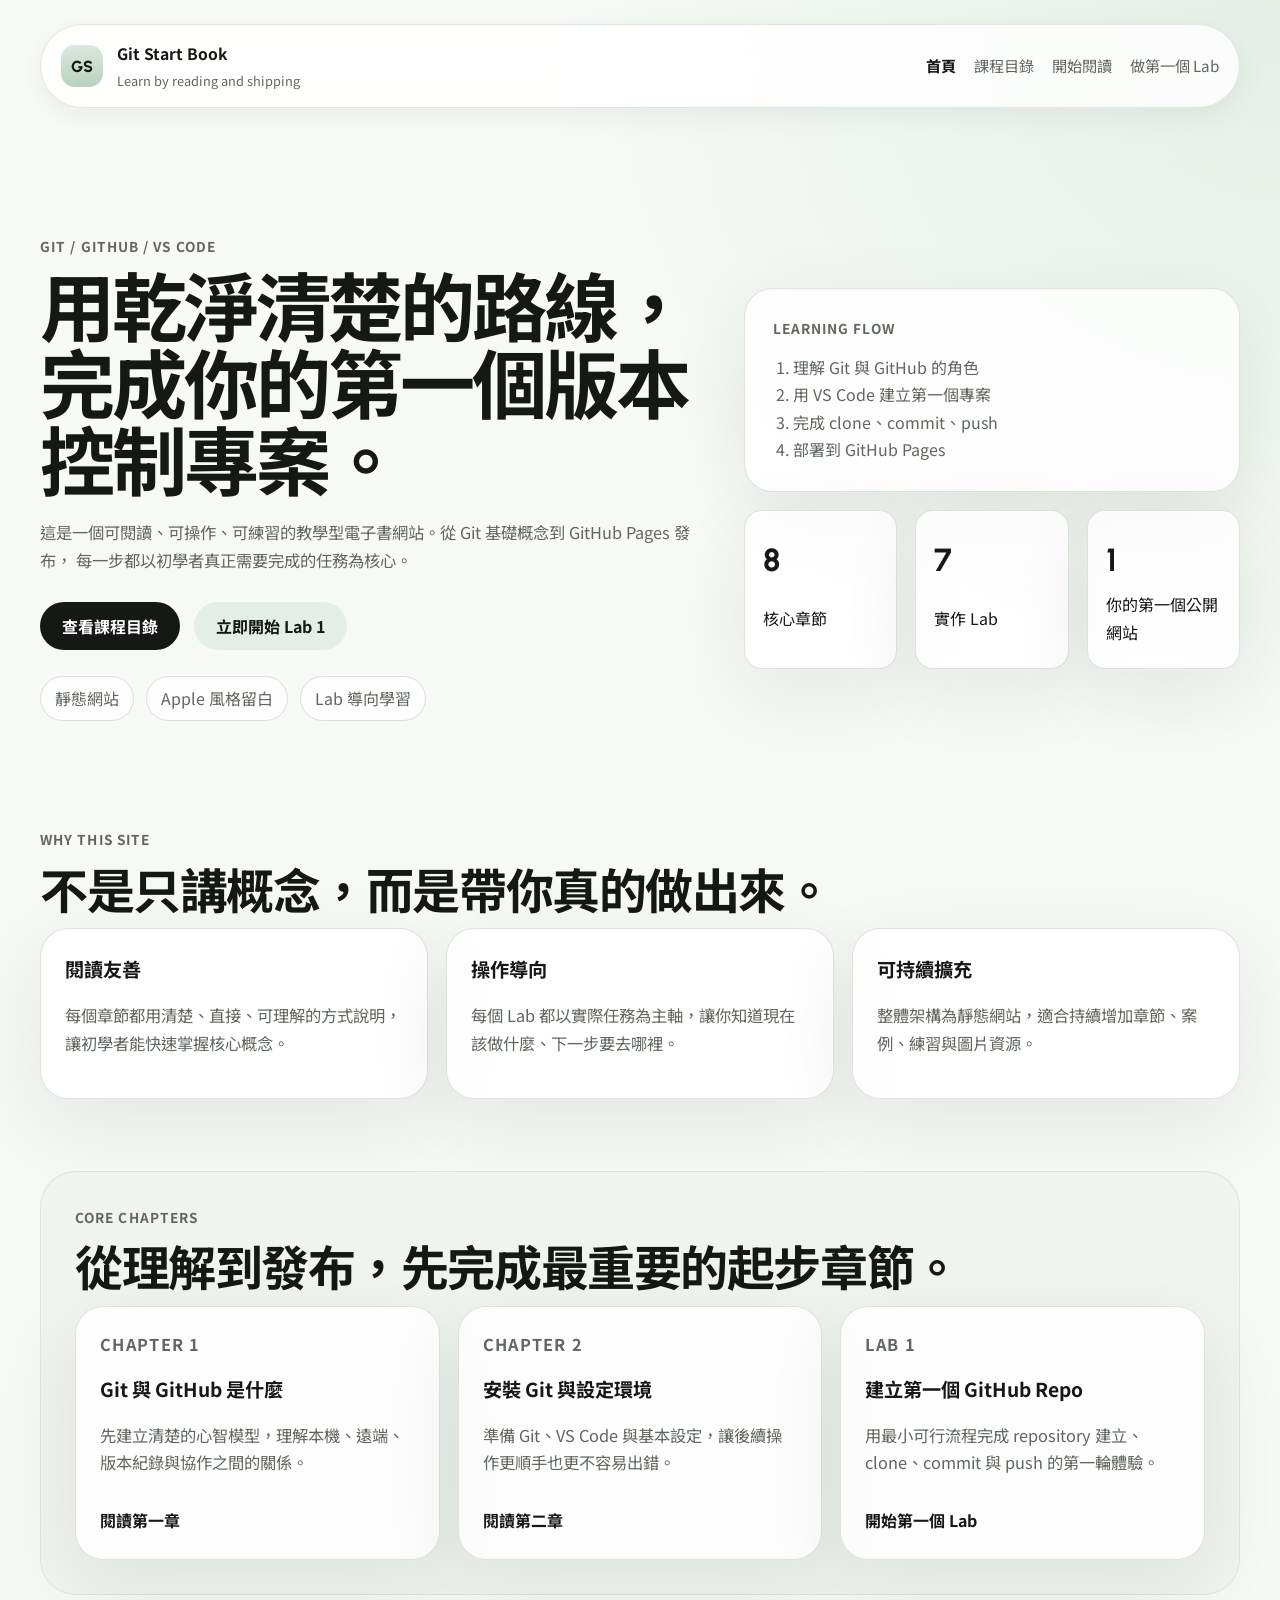
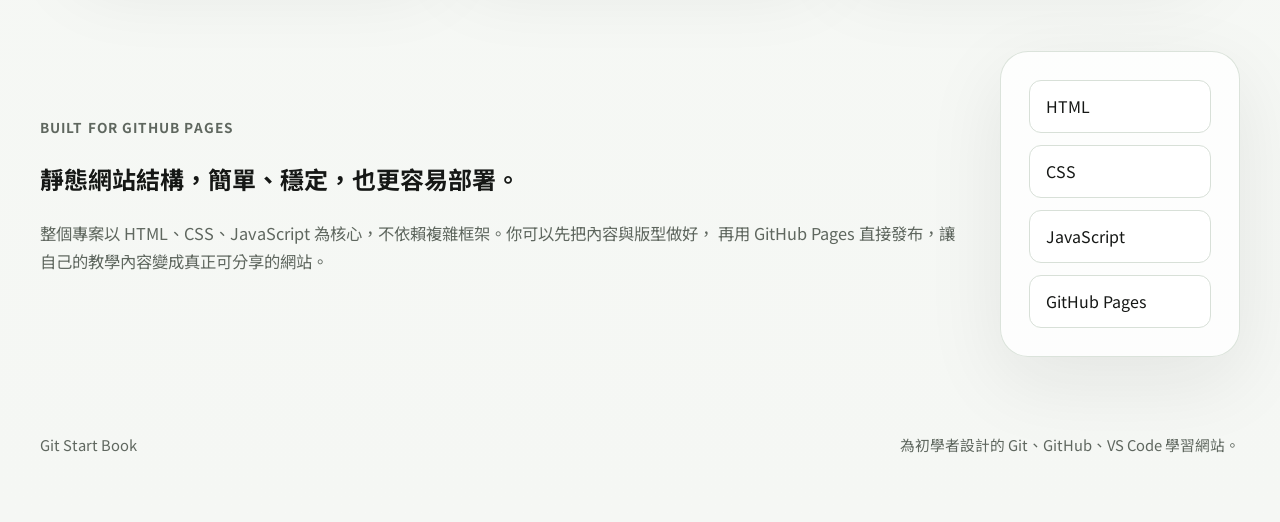
==== index.html @ 64f22471 "Initial Git Start Book site" ====
<!DOCTYPE html>
<html lang="zh-Hant">
<head>
  <meta charset="UTF-8">
  <meta name="viewport" content="width=device-width, initial-scale=1.0">
  <title>Git Start Book</title>
  <meta name="description" content="以 Git、GitHub、VS Code 為主題的教學型電子書網站，從基礎觀念到 GitHub Pages 發布，帶你一步一步完成第一個版本控制專案。">
  <link rel="preconnect" href="https://fonts.googleapis.com">
  <link rel="preconnect" href="https://fonts.gstatic.com" crossorigin>
  <link href="https://fonts.googleapis.com/css2?family=Noto+Sans+TC:wght@400;500;700;800&family=Urbanist:wght@500;700;800&display=swap" rel="stylesheet">
  <link rel="stylesheet" href="style/main.css">
</head>
<body>
  <div class="site-shell">
    <header class="topbar">
      <a class="brand" href="index.html">
        <span class="brand-mark">GS</span>
        <span class="brand-copy">
          <strong>Git Start Book</strong>
          <span>Learn by reading and shipping</span>
        </span>
      </a>
      <button class="nav-toggle" type="button" aria-expanded="false" aria-controls="site-nav">Menu</button>
      <nav class="site-nav" id="site-nav" aria-label="主導覽">
        <a href="index.html" aria-current="page">首頁</a>
        <a href="toc.html">課程目錄</a>
        <a href="chapters/ch01.html">開始閱讀</a>
        <a href="labs/lab01-student-repo.html">做第一個 Lab</a>
      </nav>
    </header>

    <main>
      <section class="hero">
        <div class="hero-copy">
          <p class="eyebrow">Git / GitHub / VS Code</p>
          <h1>用乾淨清楚的路線，完成你的第一個版本控制專案。</h1>
          <p class="hero-text">
            這是一個可閱讀、可操作、可練習的教學型電子書網站。從 Git 基礎概念到 GitHub Pages 發布，
            每一步都以初學者真正需要完成的任務為核心。
          </p>
          <div class="hero-actions">
            <a class="button button-primary" href="toc.html">查看課程目錄</a>
            <a class="button button-secondary" href="labs/lab01-student-repo.html">立即開始 Lab 1</a>
          </div>
          <ul class="hero-meta" aria-label="特色摘要">
            <li>靜態網站</li>
            <li>Apple 風格留白</li>
            <li>Lab 導向學習</li>
          </ul>
        </div>
        <div class="hero-panel">
          <div class="glass-card">
            <p class="card-kicker">Learning Flow</p>
            <ol class="flow-list">
              <li>理解 Git 與 GitHub 的角色</li>
              <li>用 VS Code 建立第一個專案</li>
              <li>完成 clone、commit、push</li>
              <li>部署到 GitHub Pages</li>
            </ol>
          </div>
          <div class="metric-grid">
            <article class="metric-card">
              <strong>8</strong>
              <span>核心章節</span>
            </article>
            <article class="metric-card">
              <strong>7</strong>
              <span>實作 Lab</span>
            </article>
            <article class="metric-card">
              <strong>1</strong>
              <span>你的第一個公開網站</span>
            </article>
          </div>
        </div>
      </section>

      <section class="section">
        <div class="section-heading">
          <p class="eyebrow">Why This Site</p>
          <h2>不是只講概念，而是帶你真的做出來。</h2>
        </div>
        <div class="feature-grid">
          <article class="feature-card">
            <h3>閱讀友善</h3>
            <p>每個章節都用清楚、直接、可理解的方式說明，讓初學者能快速掌握核心概念。</p>
          </article>
          <article class="feature-card">
            <h3>操作導向</h3>
            <p>每個 Lab 都以實際任務為主軸，讓你知道現在該做什麼、下一步要去哪裡。</p>
          </article>
          <article class="feature-card">
            <h3>可持續擴充</h3>
            <p>整體架構為靜態網站，適合持續增加章節、案例、練習與圖片資源。</p>
          </article>
        </div>
      </section>

      <section class="section section-surface">
        <div class="section-heading">
          <p class="eyebrow">Core Chapters</p>
          <h2>從理解到發布，先完成最重要的起步章節。</h2>
        </div>
        <div class="card-grid">
          <article class="content-card">
            <p class="card-kicker">Chapter 1</p>
            <h3>Git 與 GitHub 是什麼</h3>
            <p>先建立清楚的心智模型，理解本機、遠端、版本紀錄與協作之間的關係。</p>
            <a class="text-link" href="chapters/ch01.html">閱讀第一章</a>
          </article>
          <article class="content-card">
            <p class="card-kicker">Chapter 2</p>
            <h3>安裝 Git 與設定環境</h3>
            <p>準備 Git、VS Code 與基本設定，讓後續操作更順手也更不容易出錯。</p>
            <a class="text-link" href="chapters/ch02.html">閱讀第二章</a>
          </article>
          <article class="content-card">
            <p class="card-kicker">Lab 1</p>
            <h3>建立第一個 GitHub Repo</h3>
            <p>用最小可行流程完成 repository 建立、clone、commit 與 push 的第一輪體驗。</p>
            <a class="text-link" href="labs/lab01-student-repo.html">開始第一個 Lab</a>
          </article>
        </div>
      </section>

      <section class="section split-section">
        <div>
          <p class="eyebrow">Built For GitHub Pages</p>
          <h2>靜態網站結構，簡單、穩定，也更容易部署。</h2>
          <p class="section-text">
            整個專案以 HTML、CSS、JavaScript 為核心，不依賴複雜框架。你可以先把內容與版型做好，
            再用 GitHub Pages 直接發布，讓自己的教學內容變成真正可分享的網站。
          </p>
        </div>
        <div class="stack-card">
          <span>HTML</span>
          <span>CSS</span>
          <span>JavaScript</span>
          <span>GitHub Pages</span>
        </div>
      </section>
    </main>

    <footer class="site-footer">
      <p>Git Start Book</p>
      <p>為初學者設計的 Git、GitHub、VS Code 學習網站。</p>
    </footer>
  </div>

  <script src="js/main.js"></script>
</body>
</html>
---- style/main.css ----
:root {
  --color-bg: #f5f7f4;
  --color-surface: #ffffff;
  --color-surface-soft: #eef3ee;
  --color-text: #161816;
  --color-text-muted: #5f675f;
  --color-border: #d8e0d8;
  --color-accent: #b8d3bf;
  --color-accent-strong: #8fb59a;
  --color-highlight: #e3efe6;
  --shadow-soft: 0 24px 80px rgba(22, 24, 22, 0.08);
  --radius-lg: 28px;
  --radius-md: 18px;
  --radius-sm: 12px;
  --content-max: 1200px;
}

* {
  box-sizing: border-box;
}

html {
  scroll-behavior: smooth;
}

body {
  margin: 0;
  font-family: "Noto Sans TC", sans-serif;
  background:
    radial-gradient(circle at top right, rgba(184, 211, 191, 0.28), transparent 30%),
    linear-gradient(180deg, #f7faf6 0%, var(--color-bg) 100%);
  color: var(--color-text);
  line-height: 1.7;
}

a {
  color: inherit;
  text-decoration: none;
}

img {
  max-width: 100%;
  display: block;
}

.site-shell {
  width: min(calc(100% - 32px), var(--content-max));
  margin: 0 auto;
  padding: 24px 0 40px;
}

.topbar {
  position: sticky;
  top: 16px;
  z-index: 20;
  display: flex;
  align-items: center;
  justify-content: space-between;
  gap: 20px;
  margin-bottom: 40px;
  padding: 16px 20px;
  background: rgba(255, 255, 255, 0.8);
  border: 1px solid rgba(216, 224, 216, 0.8);
  border-radius: 999px;
  backdrop-filter: blur(20px);
  box-shadow: 0 8px 30px rgba(22, 24, 22, 0.06);
}

.brand {
  display: inline-flex;
  align-items: center;
  gap: 14px;
}

.brand-mark {
  display: inline-grid;
  place-items: center;
  width: 42px;
  height: 42px;
  border-radius: 14px;
  background: linear-gradient(180deg, #dbe8de 0%, #b8d3bf 100%);
  font-family: "Urbanist", sans-serif;
  font-weight: 800;
}

.brand-copy {
  display: grid;
  gap: 2px;
}

.brand-copy strong {
  font-size: 0.98rem;
}

.brand-copy span {
  color: var(--color-text-muted);
  font-size: 0.8rem;
}

.site-nav {
  display: flex;
  align-items: center;
  gap: 18px;
}

.site-nav a {
  color: var(--color-text-muted);
  font-size: 0.95rem;
}

.site-nav a[aria-current="page"] {
  color: var(--color-text);
  font-weight: 700;
}

.nav-toggle {
  display: none;
  border: 0;
  background: transparent;
  font: inherit;
  color: var(--color-text);
}

.hero,
.split-section,
.article-layout {
  display: grid;
  gap: 32px;
}

.hero {
  grid-template-columns: 1.15fr 0.85fr;
  align-items: center;
  min-height: 72vh;
  padding: 48px 0 36px;
}

.eyebrow,
.card-kicker {
  margin: 0 0 14px;
  color: var(--color-text-muted);
  font-size: 0.85rem;
  font-weight: 700;
  letter-spacing: 0.08em;
  text-transform: uppercase;
}

.hero h1,
.page-hero h1,
.article-header h1 {
  margin: 0;
  font-family: "Urbanist", "Noto Sans TC", sans-serif;
  font-size: clamp(3rem, 7vw, 4.7rem);
  line-height: 1.02;
  letter-spacing: -0.04em;
}

.hero-text,
.page-hero p,
.article-header p,
.section-text,
.content-card p,
.feature-card p,
.article-content p,
.article-content li {
  color: var(--color-text-muted);
  font-size: 1.02rem;
}

.hero-actions {
  display: flex;
  flex-wrap: wrap;
  gap: 14px;
  margin: 28px 0 26px;
}

.button {
  display: inline-flex;
  align-items: center;
  justify-content: center;
  min-height: 48px;
  padding: 0 22px;
  border-radius: 999px;
  font-weight: 700;
  transition: transform 180ms ease, background-color 180ms ease;
}

.button:hover,
.button:focus-visible {
  transform: translateY(-1px);
}

.button-primary {
  background: var(--color-text);
  color: #fff;
}

.button-secondary {
  background: var(--color-highlight);
  color: var(--color-text);
}

.hero-meta {
  display: flex;
  flex-wrap: wrap;
  gap: 12px;
  margin: 0;
  padding: 0;
  list-style: none;
}

.hero-meta li {
  padding: 8px 14px;
  border: 1px solid var(--color-border);
  border-radius: 999px;
  background: rgba(255, 255, 255, 0.7);
  color: var(--color-text-muted);
}

.hero-panel,
.metric-grid,
.feature-grid,
.card-grid {
  display: grid;
  gap: 18px;
}

.glass-card,
.metric-card,
.feature-card,
.content-card,
.stack-card,
.aside-card,
.callout,
.toc-item,
.toc-item-muted {
  background: rgba(255, 255, 255, 0.78);
  border: 1px solid rgba(216, 224, 216, 0.9);
  box-shadow: var(--shadow-soft);
}

.glass-card,
.stack-card {
  padding: 28px;
  border-radius: var(--radius-lg);
}

.flow-list {
  margin: 0;
  padding-left: 20px;
  color: var(--color-text-muted);
}

.metric-grid {
  grid-template-columns: repeat(3, 1fr);
}

.metric-card {
  display: grid;
  gap: 4px;
  padding: 22px 18px;
  border-radius: var(--radius-md);
}

.metric-card strong {
  font-family: "Urbanist", sans-serif;
  font-size: 2rem;
}

.section,
.page-main,
.article-content {
  padding-bottom: 40px;
}

.section {
  margin-top: 32px;
}

.section-surface {
  padding: 34px;
  border-radius: 36px;
  background: rgba(238, 243, 238, 0.75);
  border: 1px solid rgba(216, 224, 216, 0.8);
}

.section-heading h2 {
  margin: 0 0 10px;
  font-family: "Urbanist", "Noto Sans TC", sans-serif;
  font-size: clamp(2rem, 4vw, 3rem);
  line-height: 1.1;
  letter-spacing: -0.03em;
}

.feature-grid,
.card-grid {
  grid-template-columns: repeat(3, minmax(0, 1fr));
}

.feature-card,
.content-card {
  padding: 24px;
  border-radius: var(--radius-lg);
}

.feature-card h3,
.content-card h3,
.step h3 {
  margin: 0 0 10px;
  font-size: 1.2rem;
}

.text-link {
  display: inline-flex;
  margin-top: 14px;
  color: var(--color-text);
  font-weight: 700;
}

.split-section {
  grid-template-columns: 1fr auto;
  align-items: center;
  padding: 24px 0 8px;
}

.stack-card {
  display: grid;
  gap: 12px;
  min-width: 240px;
}

.stack-card span {
  padding: 12px 16px;
  background: var(--color-surface);
  border: 1px solid var(--color-border);
  border-radius: var(--radius-sm);
}

.page-main,
.page-hero {
  display: grid;
  gap: 22px;
}

.page-hero {
  padding: 20px 0 16px;
}

.toc-list {
  display: grid;
  gap: 14px;
}

.toc-item,
.toc-item-muted {
  display: grid;
  grid-template-columns: auto 1fr;
  gap: 18px;
  align-items: center;
  padding: 20px 22px;
  border-radius: var(--radius-md);
}

.toc-item:hover {
  transform: translateY(-2px);
}

.toc-index {
  display: inline-grid;
  place-items: center;
  width: 52px;
  height: 52px;
  border-radius: 16px;
  background: var(--color-highlight);
  color: var(--color-text);
  font-family: "Urbanist", sans-serif;
  font-weight: 800;
}

.toc-item small {
  display: block;
  margin-top: 4px;
  color: var(--color-text-muted);
}

.toc-item-muted {
  opacity: 0.62;
}

.article-layout {
  grid-template-columns: 260px minmax(0, 1fr);
  align-items: start;
}

.article-aside {
  position: sticky;
  top: 110px;
}

.aside-card {
  display: grid;
  gap: 12px;
  padding: 24px;
  border-radius: var(--radius-lg);
}

.aside-card a,
.aside-card p {
  color: var(--color-text-muted);
}

.article-header {
  padding-bottom: 22px;
  border-bottom: 1px solid var(--color-border);
}

.article-section {
  padding: 28px 0;
  border-bottom: 1px solid rgba(216, 224, 216, 0.7);
}

.article-section h2 {
  margin: 0 0 10px;
  font-size: 1.7rem;
}

.callout {
  margin-top: 18px;
  padding: 20px 22px;
  border-radius: var(--radius-md);
  background: var(--color-surface);
}

.callout.soft {
  background: var(--color-highlight);
}

.steps {
  display: grid;
  gap: 18px;
}

.step {
  display: grid;
  grid-template-columns: auto 1fr;
  gap: 16px;
  align-items: start;
}

.step > span {
  display: inline-grid;
  place-items: center;
  width: 38px;
  height: 38px;
  border-radius: 999px;
  background: var(--color-accent);
  font-weight: 800;
}

.bullet-list {
  margin: 0;
  padding-left: 20px;
}

.code-block {
  margin: 16px 0 0;
  padding: 18px 20px;
  overflow-x: auto;
  border: 1px solid var(--color-border);
  border-radius: var(--radius-md);
  background: #f9fbf8;
  font-size: 0.96rem;
}

.pager {
  display: flex;
  justify-content: space-between;
  gap: 16px;
  padding-top: 28px;
}

.pager a {
  color: var(--color-text);
  font-weight: 700;
}

.site-footer {
  display: flex;
  justify-content: space-between;
  gap: 12px;
  margin-top: 30px;
  padding: 22px 0 10px;
  color: var(--color-text-muted);
  font-size: 0.92rem;
}

.reveal {
  opacity: 0;
  transform: translateY(18px);
  transition: opacity 500ms ease, transform 500ms ease;
}

.reveal.is-visible {
  opacity: 1;
  transform: translateY(0);
}

@media (max-width: 980px) {
  .hero,
  .split-section,
  .article-layout,
  .feature-grid,
  .card-grid {
    grid-template-columns: 1fr;
  }

  .article-aside {
    position: static;
  }

  .metric-grid {
    grid-template-columns: 1fr;
  }
}

@media (max-width: 760px) {
  .site-shell {
    width: min(calc(100% - 20px), var(--content-max));
    padding-top: 14px;
  }

  .topbar {
    flex-wrap: wrap;
    border-radius: 28px;
  }

  .nav-toggle {
    display: inline-flex;
    margin-left: auto;
    padding: 10px 14px;
    border-radius: 999px;
    background: var(--color-highlight);
  }

  .site-nav {
    display: none;
    width: 100%;
    flex-direction: column;
    align-items: flex-start;
    padding-top: 6px;
  }

  .site-nav.is-open {
    display: flex;
  }

  .hero {
    min-height: auto;
    padding-top: 18px;
  }

  .hero h1,
  .page-hero h1,
  .article-header h1 {
    font-size: clamp(2.4rem, 11vw, 3.5rem);
  }

  .section-surface,
  .glass-card,
  .stack-card,
  .feature-card,
  .content-card,
  .aside-card {
    padding: 22px;
  }

  .pager,
  .site-footer {
    flex-direction: column;
  }
}
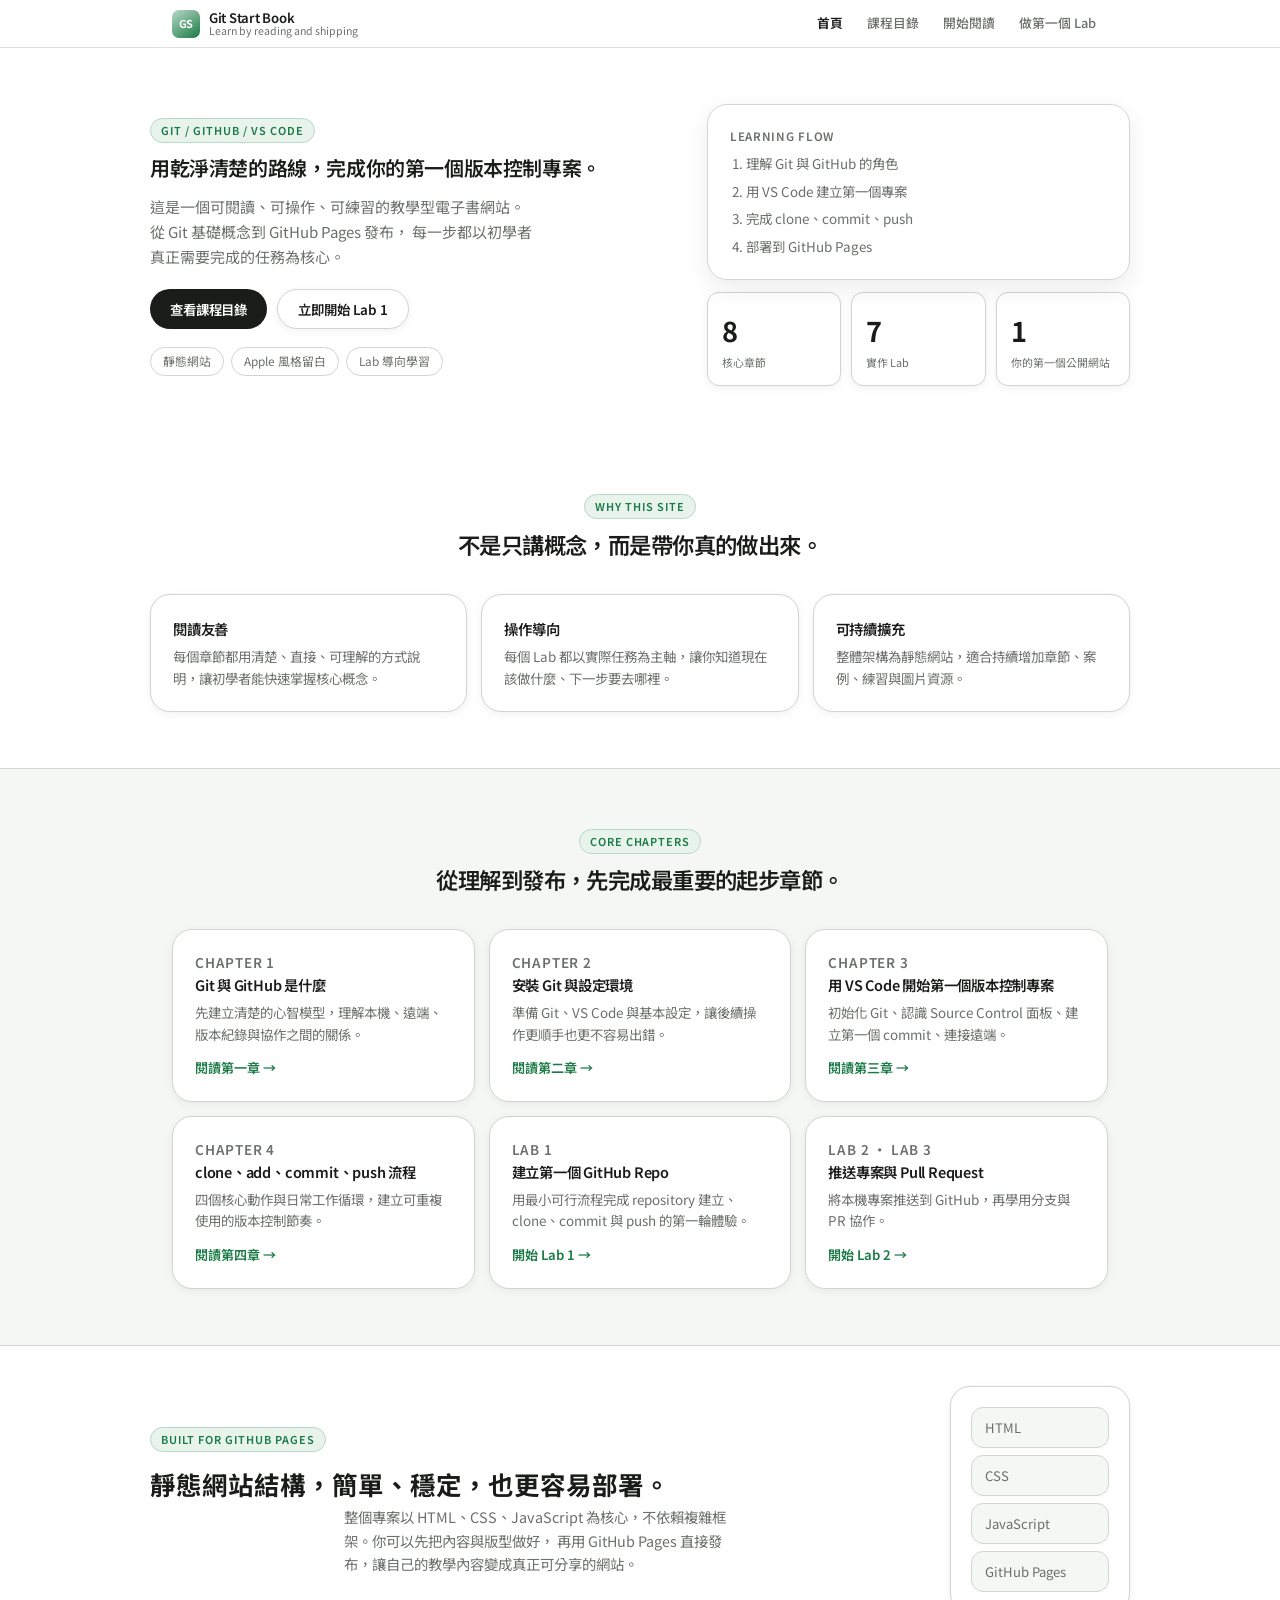
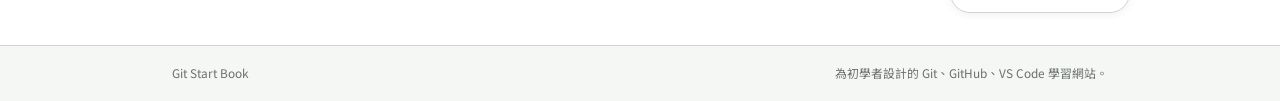
==== commit 7b69c6d3: "feat: add ch03/ch04/lab02/lab03, SVG illustrations, Apple-style CSS redesign" ====
--- a/index.html
+++ b/index.html
@@ -7,7 +7,7 @@
   <meta name="description" content="以 Git、GitHub、VS Code 為主題的教學型電子書網站，從基礎觀念到 GitHub Pages 發布，帶你一步一步完成第一個版本控制專案。">
   <link rel="preconnect" href="https://fonts.googleapis.com">
   <link rel="preconnect" href="https://fonts.gstatic.com" crossorigin>
-  <link href="https://fonts.googleapis.com/css2?family=Noto+Sans+TC:wght@400;500;700;800&family=Urbanist:wght@500;700;800&display=swap" rel="stylesheet">
+  <link href="https://fonts.googleapis.com/css2?family=Noto+Sans+TC:wght@400;500;600;700&display=swap" rel="stylesheet">
   <link rel="stylesheet" href="style/main.css">
 </head>
 <body>
@@ -96,7 +96,7 @@
         </div>
       </section>
 
-      <section class="section section-surface">
+      <section class="section-surface">
         <div class="section-heading">
           <p class="eyebrow">Core Chapters</p>
           <h2>從理解到發布，先完成最重要的起步章節。</h2>
@@ -115,10 +115,28 @@
             <a class="text-link" href="chapters/ch02.html">閱讀第二章</a>
           </article>
           <article class="content-card">
+            <p class="card-kicker">Chapter 3</p>
+            <h3>用 VS Code 開始第一個版本控制專案</h3>
+            <p>初始化 Git、認識 Source Control 面板、建立第一個 commit、連接遠端。</p>
+            <a class="text-link" href="chapters/ch03.html">閱讀第三章</a>
+          </article>
+          <article class="content-card">
+            <p class="card-kicker">Chapter 4</p>
+            <h3>clone、add、commit、push 流程</h3>
+            <p>四個核心動作與日常工作循環，建立可重複使用的版本控制節奏。</p>
+            <a class="text-link" href="chapters/ch04.html">閱讀第四章</a>
+          </article>
+          <article class="content-card">
             <p class="card-kicker">Lab 1</p>
             <h3>建立第一個 GitHub Repo</h3>
             <p>用最小可行流程完成 repository 建立、clone、commit 與 push 的第一輪體驗。</p>
-            <a class="text-link" href="labs/lab01-student-repo.html">開始第一個 Lab</a>
+            <a class="text-link" href="labs/lab01-student-repo.html">開始 Lab 1</a>
+          </article>
+          <article class="content-card">
+            <p class="card-kicker">Lab 2 · Lab 3</p>
+            <h3>推送專案與 Pull Request</h3>
+            <p>將本機專案推送到 GitHub，再學用分支與 PR 協作。</p>
+            <a class="text-link" href="labs/lab02-push-existing.html">開始 Lab 2</a>
           </article>
         </div>
       </section>
--- a/style/main.css
+++ b/style/main.css
@@ -1,581 +1,333 @@
+﻿/* ═══════════════════════════════════════════════════════════════
+   Apple-style Design System  ·  Git Start Book
+   Palette: apple.com neutrals + subtle green tint
+   ═══════════════════════════════════════════════════════════════ */
+
+/* ── Tokens ────────────────────────────────────────────────────── */
 :root {
-  --color-bg: #f5f7f4;
-  --color-surface: #ffffff;
-  --color-surface-soft: #eef3ee;
-  --color-text: #161816;
-  --color-text-muted: #5f675f;
-  --color-border: #d8e0d8;
-  --color-accent: #b8d3bf;
-  --color-accent-strong: #8fb59a;
-  --color-highlight: #e3efe6;
-  --shadow-soft: 0 24px 80px rgba(22, 24, 22, 0.08);
-  --radius-lg: 28px;
-  --radius-md: 18px;
-  --radius-sm: 12px;
-  --content-max: 1200px;
-}
-
-* {
-  box-sizing: border-box;
-}
-
-html {
-  scroll-behavior: smooth;
-}
-
-body {
-  margin: 0;
-  font-family: "Noto Sans TC", sans-serif;
-  background:
-    radial-gradient(circle at top right, rgba(184, 211, 191, 0.28), transparent 30%),
-    linear-gradient(180deg, #f7faf6 0%, var(--color-bg) 100%);
-  color: var(--color-text);
-  line-height: 1.7;
-}
-
-a {
-  color: inherit;
-  text-decoration: none;
-}
-
-img {
-  max-width: 100%;
-  display: block;
-}
-
-.site-shell {
-  width: min(calc(100% - 32px), var(--content-max));
-  margin: 0 auto;
-  padding: 24px 0 40px;
-}
-
-.topbar {
-  position: sticky;
-  top: 16px;
-  z-index: 20;
-  display: flex;
-  align-items: center;
-  justify-content: space-between;
-  gap: 20px;
-  margin-bottom: 40px;
-  padding: 16px 20px;
-  background: rgba(255, 255, 255, 0.8);
-  border: 1px solid rgba(216, 224, 216, 0.8);
-  border-radius: 999px;
-  backdrop-filter: blur(20px);
-  box-shadow: 0 8px 30px rgba(22, 24, 22, 0.06);
-}
-
-.brand {
-  display: inline-flex;
-  align-items: center;
-  gap: 14px;
-}
-
-.brand-mark {
-  display: inline-grid;
-  place-items: center;
-  width: 42px;
-  height: 42px;
-  border-radius: 14px;
-  background: linear-gradient(180deg, #dbe8de 0%, #b8d3bf 100%);
-  font-family: "Urbanist", sans-serif;
-  font-weight: 800;
-}
-
-.brand-copy {
-  display: grid;
-  gap: 2px;
-}
-
-.brand-copy strong {
-  font-size: 0.98rem;
-}
-
-.brand-copy span {
-  color: var(--color-text-muted);
-  font-size: 0.8rem;
-}
-
-.site-nav {
-  display: flex;
-  align-items: center;
-  gap: 18px;
-}
-
-.site-nav a {
-  color: var(--color-text-muted);
-  font-size: 0.95rem;
-}
-
-.site-nav a[aria-current="page"] {
-  color: var(--color-text);
-  font-weight: 700;
-}
-
-.nav-toggle {
-  display: none;
-  border: 0;
-  background: transparent;
-  font: inherit;
-  color: var(--color-text);
-}
-
-.hero,
-.split-section,
-.article-layout {
-  display: grid;
-  gap: 32px;
-}
-
-.hero {
-  grid-template-columns: 1.15fr 0.85fr;
-  align-items: center;
-  min-height: 72vh;
-  padding: 48px 0 36px;
-}
-
-.eyebrow,
-.card-kicker {
-  margin: 0 0 14px;
-  color: var(--color-text-muted);
-  font-size: 0.85rem;
-  font-weight: 700;
-  letter-spacing: 0.08em;
-  text-transform: uppercase;
-}
-
-.hero h1,
-.page-hero h1,
-.article-header h1 {
-  margin: 0;
-  font-family: "Urbanist", "Noto Sans TC", sans-serif;
-  font-size: clamp(3rem, 7vw, 4.7rem);
-  line-height: 1.02;
-  letter-spacing: -0.04em;
-}
-
-.hero-text,
-.page-hero p,
-.article-header p,
-.section-text,
-.content-card p,
-.feature-card p,
-.article-content p,
-.article-content li {
-  color: var(--color-text-muted);
-  font-size: 1.02rem;
-}
-
-.hero-actions {
-  display: flex;
-  flex-wrap: wrap;
-  gap: 14px;
-  margin: 28px 0 26px;
-}
-
-.button {
-  display: inline-flex;
-  align-items: center;
-  justify-content: center;
-  min-height: 48px;
-  padding: 0 22px;
-  border-radius: 999px;
-  font-weight: 700;
-  transition: transform 180ms ease, background-color 180ms ease;
-}
-
-.button:hover,
-.button:focus-visible {
-  transform: translateY(-1px);
-}
-
-.button-primary {
-  background: var(--color-text);
-  color: #fff;
-}
-
-.button-secondary {
-  background: var(--color-highlight);
-  color: var(--color-text);
-}
-
-.hero-meta {
-  display: flex;
-  flex-wrap: wrap;
-  gap: 12px;
-  margin: 0;
-  padding: 0;
-  list-style: none;
-}
-
-.hero-meta li {
-  padding: 8px 14px;
-  border: 1px solid var(--color-border);
-  border-radius: 999px;
-  background: rgba(255, 255, 255, 0.7);
-  color: var(--color-text-muted);
-}
-
-.hero-panel,
-.metric-grid,
-.feature-grid,
-.card-grid {
-  display: grid;
-  gap: 18px;
-}
-
-.glass-card,
-.metric-card,
-.feature-card,
-.content-card,
-.stack-card,
-.aside-card,
-.callout,
-.toc-item,
-.toc-item-muted {
-  background: rgba(255, 255, 255, 0.78);
-  border: 1px solid rgba(216, 224, 216, 0.9);
-  box-shadow: var(--shadow-soft);
-}
-
-.glass-card,
-.stack-card {
-  padding: 28px;
-  border-radius: var(--radius-lg);
-}
-
-.flow-list {
-  margin: 0;
-  padding-left: 20px;
-  color: var(--color-text-muted);
-}
-
-.metric-grid {
-  grid-template-columns: repeat(3, 1fr);
-}
-
-.metric-card {
-  display: grid;
-  gap: 4px;
-  padding: 22px 18px;
-  border-radius: var(--radius-md);
-}
-
-.metric-card strong {
-  font-family: "Urbanist", sans-serif;
-  font-size: 2rem;
-}
-
-.section,
-.page-main,
-.article-content {
-  padding-bottom: 40px;
-}
-
-.section {
-  margin-top: 32px;
-}
-
-.section-surface {
-  padding: 34px;
-  border-radius: 36px;
-  background: rgba(238, 243, 238, 0.75);
-  border: 1px solid rgba(216, 224, 216, 0.8);
-}
-
-.section-heading h2 {
-  margin: 0 0 10px;
-  font-family: "Urbanist", "Noto Sans TC", sans-serif;
-  font-size: clamp(2rem, 4vw, 3rem);
-  line-height: 1.1;
-  letter-spacing: -0.03em;
-}
-
-.feature-grid,
-.card-grid {
-  grid-template-columns: repeat(3, minmax(0, 1fr));
-}
-
-.feature-card,
-.content-card {
-  padding: 24px;
-  border-radius: var(--radius-lg);
-}
-
-.feature-card h3,
-.content-card h3,
-.step h3 {
-  margin: 0 0 10px;
-  font-size: 1.2rem;
-}
-
-.text-link {
-  display: inline-flex;
-  margin-top: 14px;
-  color: var(--color-text);
-  font-weight: 700;
-}
-
-.split-section {
-  grid-template-columns: 1fr auto;
-  align-items: center;
-  padding: 24px 0 8px;
-}
-
-.stack-card {
-  display: grid;
-  gap: 12px;
-  min-width: 240px;
-}
-
-.stack-card span {
-  padding: 12px 16px;
-  background: var(--color-surface);
-  border: 1px solid var(--color-border);
-  border-radius: var(--radius-sm);
-}
-
-.page-main,
-.page-hero {
-  display: grid;
-  gap: 22px;
-}
-
-.page-hero {
-  padding: 20px 0 16px;
-}
-
-.toc-list {
-  display: grid;
-  gap: 14px;
-}
-
-.toc-item,
-.toc-item-muted {
-  display: grid;
-  grid-template-columns: auto 1fr;
-  gap: 18px;
-  align-items: center;
-  padding: 20px 22px;
-  border-radius: var(--radius-md);
-}
-
-.toc-item:hover {
-  transform: translateY(-2px);
-}
-
-.toc-index {
-  display: inline-grid;
-  place-items: center;
-  width: 52px;
-  height: 52px;
-  border-radius: 16px;
-  background: var(--color-highlight);
-  color: var(--color-text);
-  font-family: "Urbanist", sans-serif;
-  font-weight: 800;
-}
-
-.toc-item small {
-  display: block;
-  margin-top: 4px;
-  color: var(--color-text-muted);
-}
-
-.toc-item-muted {
-  opacity: 0.62;
-}
-
-.article-layout {
-  grid-template-columns: 260px minmax(0, 1fr);
-  align-items: start;
-}
-
-.article-aside {
-  position: sticky;
-  top: 110px;
-}
-
-.aside-card {
-  display: grid;
-  gap: 12px;
-  padding: 24px;
-  border-radius: var(--radius-lg);
-}
-
-.aside-card a,
-.aside-card p {
-  color: var(--color-text-muted);
-}
-
-.article-header {
-  padding-bottom: 22px;
-  border-bottom: 1px solid var(--color-border);
-}
-
-.article-section {
-  padding: 28px 0;
-  border-bottom: 1px solid rgba(216, 224, 216, 0.7);
-}
-
-.article-section h2 {
-  margin: 0 0 10px;
-  font-size: 1.7rem;
-}
-
-.callout {
-  margin-top: 18px;
-  padding: 20px 22px;
-  border-radius: var(--radius-md);
-  background: var(--color-surface);
-}
-
-.callout.soft {
-  background: var(--color-highlight);
-}
-
-.steps {
-  display: grid;
-  gap: 18px;
-}
-
-.step {
-  display: grid;
-  grid-template-columns: auto 1fr;
-  gap: 16px;
-  align-items: start;
-}
-
-.step > span {
-  display: inline-grid;
-  place-items: center;
-  width: 38px;
-  height: 38px;
-  border-radius: 999px;
-  background: var(--color-accent);
-  font-weight: 800;
-}
-
-.bullet-list {
-  margin: 0;
-  padding-left: 20px;
-}
-
-.code-block {
-  margin: 16px 0 0;
-  padding: 18px 20px;
-  overflow-x: auto;
-  border: 1px solid var(--color-border);
-  border-radius: var(--radius-md);
-  background: #f9fbf8;
-  font-size: 0.96rem;
-}
-
-.pager {
-  display: flex;
-  justify-content: space-between;
-  gap: 16px;
-  padding-top: 28px;
-}
-
-.pager a {
-  color: var(--color-text);
-  font-weight: 700;
-}
-
-.site-footer {
-  display: flex;
-  justify-content: space-between;
-  gap: 12px;
-  margin-top: 30px;
-  padding: 22px 0 10px;
-  color: var(--color-text-muted);
-  font-size: 0.92rem;
-}
-
-.reveal {
-  opacity: 0;
-  transform: translateY(18px);
-  transition: opacity 500ms ease, transform 500ms ease;
-}
-
-.reveal.is-visible {
-  opacity: 1;
-  transform: translateY(0);
-}
-
-@media (max-width: 980px) {
-  .hero,
-  .split-section,
-  .article-layout,
-  .feature-grid,
-  .card-grid {
-    grid-template-columns: 1fr;
+  --white:        #ffffff;
+  --bg:           #f5f7f5;   /* apple #f5f5f7 + green tint */
+  --bg-alt:       #eef2ee;   /* tinted band */
+  --text:         #1a1c1a;   /* apple #1d1d1f + green */
+  --text-2:       #6b706b;   /* apple #6e6e73 + green */
+  --border:       #d0d5d0;   /* apple #d2d2d7 + green */
+  --green:        #1a7a45;   /* CTA green */
+  --green-light:  #e8f3ec;
+  --green-mid:    #b8d9c5;
+  --shadow-1: 0 2px 8px rgba(0,0,0,.06);
+  --shadow-2: 0 8px 24px rgba(0,0,0,.08);
+  --r:    12px;
+  --r-lg: 20px;
+  --max:  980px;
+  --nav:  48px;
+}
+
+/* ── Reset ─────────────────────────────────────────────────────── */
+*,*::before,*::after{box-sizing:border-box}
+html{scroll-behavior:smooth}
+body{
+  margin:0;
+  font-family:-apple-system,BlinkMacSystemFont,"Noto Sans TC","Helvetica Neue",Arial,sans-serif;
+  font-size:17px;
+  line-height:1.6;
+  color:var(--text);
+  background:var(--white);
+  -webkit-font-smoothing:antialiased;
+}
+a{color:inherit;text-decoration:none}
+img{max-width:100%;display:block}
+ul,ol{margin:0;padding:0;list-style:none}
+p{margin:0}
+h1,h2,h3{margin:0}
+
+/* ── Shell ─────────────────────────────────────────────────────── */
+.site-shell{width:100%;overflow-x:hidden}
+
+/* ── Nav ───────────────────────────────────────────────────────── */
+.topbar{
+  position:sticky;top:0;z-index:100;
+  display:flex;align-items:center;justify-content:space-between;
+  height:var(--nav);
+  padding:0 max(22px,calc((100% - var(--max))/2 + 22px));
+  background:rgba(255,255,255,.88);
+  border-bottom:1px solid rgba(208,213,208,.7);
+  backdrop-filter:saturate(180%) blur(20px);
+  -webkit-backdrop-filter:saturate(180%) blur(20px);
+}
+.brand{display:inline-flex;align-items:center;gap:9px}
+.brand-mark{
+  display:inline-grid;place-items:center;
+  width:28px;height:28px;border-radius:7px;
+  background:linear-gradient(145deg,var(--green-mid),var(--green));
+  font-size:0.68rem;font-weight:700;color:#fff;letter-spacing:-0.02em;
+}
+.brand-copy{display:grid;gap:0;line-height:1.15}
+.brand-copy strong{font-size:0.82rem;font-weight:600;letter-spacing:-0.02em}
+.brand-copy span{font-size:0.66rem;color:var(--text-2)}
+.site-nav{display:flex;align-items:center}
+.site-nav a{
+  padding:5px 12px;border-radius:999px;
+  font-size:0.8rem;font-weight:500;color:var(--text-2);
+  transition:color 120ms,background 120ms;
+}
+.site-nav a:hover{color:var(--text);background:var(--green-light)}
+.site-nav a[aria-current="page"]{color:var(--text);font-weight:600}
+.nav-toggle{
+  display:none;border:0;cursor:pointer;
+  font:inherit;font-size:0.8rem;font-weight:500;
+  padding:5px 12px;border-radius:999px;
+  color:var(--text);background:var(--bg);
+}
+
+/* ── Helpers ───────────────────────────────────────────────────── */
+.wrap{width:min(calc(100% - 44px),var(--max));margin:0 auto}
+.eyebrow{
+  display:inline-block;margin:0 0 12px;
+  padding:3px 10px;border-radius:999px;
+  border:1px solid var(--green-mid);background:var(--green-light);
+  color:var(--green);font-size:0.68rem;font-weight:600;
+  letter-spacing:.09em;text-transform:uppercase;
+}
+.card-kicker{
+  display:block;margin:0 0 8px;
+  color:var(--text-2);font-size:0.72rem;font-weight:600;
+  letter-spacing:.06em;text-transform:uppercase;
+}
+
+/* ── Buttons ───────────────────────────────────────────────────── */
+.button{
+  display:inline-flex;align-items:center;justify-content:center;
+  height:40px;padding:0 20px;border-radius:999px;border:none;cursor:pointer;
+  font:inherit;font-size:0.84rem;font-weight:600;letter-spacing:-0.01em;
+  transition:opacity 140ms,transform 140ms;
+}
+.button:hover{opacity:.84;transform:translateY(-1px)}
+.button-primary{background:var(--text);color:#fff}
+.button-secondary{background:var(--white);color:var(--text);border:1px solid var(--border);box-shadow:var(--shadow-1)}
+
+/* ── Hero ──────────────────────────────────────────────────────── */
+.hero{
+  display:grid;grid-template-columns:1.1fr 0.9fr;gap:40px;align-items:center;
+  width:min(calc(100% - 44px),var(--max));margin:0 auto;
+  padding:56px 0 48px;
+}
+.hero h1,.page-hero h1,.article-header h1{
+  font-size:clamp(1rem,1.6vw,1.25rem);
+  font-weight:600;line-height:1.3;letter-spacing:-0.02em;
+  color:var(--text);margin:0 0 14px;
+}
+.hero-text,.page-hero p,.article-header p{
+  font-size:0.94rem;line-height:1.65;color:var(--text-2);max-width:48ch;
+}
+.hero-actions{display:flex;flex-wrap:wrap;gap:10px;margin:20px 0 18px}
+.hero-meta{display:flex;flex-wrap:wrap;gap:7px;margin:0}
+.hero-meta li{
+  padding:4px 12px;border:1px solid var(--border);border-radius:999px;
+  background:rgba(255,255,255,.5);color:var(--text-2);font-size:0.74rem;
+}
+.hero-panel{display:grid;gap:12px}
+.glass-card{
+  background:rgba(255,255,255,.8);border:1px solid var(--border);
+  border-radius:var(--r-lg);padding:22px;
+  box-shadow:var(--shadow-2);backdrop-filter:blur(10px);
+}
+.flow-list{
+  padding-left:16px;list-style:decimal;
+  color:var(--text-2);display:grid;gap:6px;font-size:0.84rem;
+}
+.metric-grid{display:grid;grid-template-columns:repeat(3,1fr);gap:10px}
+.metric-card{
+  padding:16px 14px;background:var(--white);
+  border:1px solid var(--border);border-radius:var(--r);box-shadow:var(--shadow-1);
+  display:grid;gap:2px;
+}
+.metric-card strong{
+  font-size:1.7rem;font-weight:700;letter-spacing:-0.04em;color:var(--text);
+  font-variant-numeric:tabular-nums;
+}
+.metric-card span{font-size:0.68rem;color:var(--text-2);line-height:1.3}
+
+/* ── Sections ──────────────────────────────────────────────────── */
+.section{
+  padding:56px 0;
+  width:min(calc(100% - 44px),var(--max));margin:0 auto;
+}
+.section-surface{
+  width:100%;padding:56px max(22px,calc((100% - var(--max))/2 + 22px));
+  background:var(--bg);border-top:1px solid var(--border);border-bottom:1px solid var(--border);
+}
+.section-heading{text-align:center;max-width:54ch;margin:0 auto 36px}
+.section-heading h2{
+  font-size:clamp(1.05rem,2vw,1.4rem);font-weight:600;
+  letter-spacing:-0.025em;line-height:1.2;margin:0 0 10px;color:var(--text);
+}
+.section-text{color:var(--text-2);font-size:0.9rem;line-height:1.65;max-width:48ch;margin:0 auto}
+
+/* ── Grids ─────────────────────────────────────────────────────── */
+.feature-grid,.card-grid{
+  display:grid;grid-template-columns:repeat(3,minmax(0,1fr));gap:14px;
+}
+.feature-card,.content-card{
+  padding:22px;background:var(--white);border:1px solid var(--border);
+  border-radius:var(--r-lg);box-shadow:var(--shadow-1);
+  transition:box-shadow 180ms,transform 180ms;
+}
+.feature-card:hover,.content-card:hover{box-shadow:var(--shadow-2);transform:translateY(-2px)}
+.feature-card h3,.content-card h3,.step h3{
+  font-size:0.9rem;font-weight:600;letter-spacing:-0.015em;margin:0 0 6px;
+}
+.feature-card p,.content-card p{
+  font-size:0.84rem;color:var(--text-2);line-height:1.58;margin:0;
+}
+.text-link{
+  display:inline-flex;align-items:center;gap:3px;
+  margin-top:12px;font-size:0.82rem;font-weight:600;color:var(--green);
+}
+.text-link::after{content:" →"}
+
+/* ── Split section ─────────────────────────────────────────────── */
+.split-section{display:grid;grid-template-columns:1fr auto;gap:28px;align-items:center;padding:40px 0 32px}
+.stack-card{
+  display:grid;gap:7px;min-width:180px;
+  background:var(--white);border:1px solid var(--border);
+  border-radius:var(--r-lg);padding:20px;box-shadow:var(--shadow-1);
+}
+.stack-card span{
+  padding:9px 13px;background:var(--bg);border:1px solid var(--border);
+  border-radius:var(--r);font-size:0.82rem;color:var(--text-2);
+}
+
+/* ── Page inner ────────────────────────────────────────────────── */
+.page-main{width:min(calc(100% - 44px),var(--max));margin:0 auto;padding-bottom:56px}
+.page-main>.section{width:100%;margin:0}
+.page-main>.section-surface{
+  width:calc(100% + 44px);margin-left:-22px;
+  padding:40px 22px;
+}
+.page-hero{padding:40px 0 28px}
+
+/* ── TOC ───────────────────────────────────────────────────────── */
+.toc-list{display:grid;gap:8px}
+.toc-item,.toc-item-muted{
+  display:grid;grid-template-columns:auto 1fr;gap:14px;align-items:center;
+  padding:14px 18px;background:var(--white);border:1px solid var(--border);
+  border-radius:var(--r);box-shadow:var(--shadow-1);
+  transition:box-shadow 160ms,transform 160ms;
+}
+.toc-item:hover{box-shadow:var(--shadow-2);transform:translateY(-1px)}
+.toc-item-muted{opacity:.5}
+.toc-index{
+  display:inline-grid;place-items:center;width:40px;height:40px;border-radius:10px;
+  background:var(--green-light);color:var(--green);
+  font-size:0.78rem;font-weight:700;letter-spacing:-0.01em;flex-shrink:0;
+}
+.toc-item strong{display:block;font-size:0.88rem;font-weight:600;letter-spacing:-0.01em}
+.toc-item small{display:block;margin-top:2px;font-size:0.74rem;color:var(--text-2)}
+
+/* ── Article ───────────────────────────────────────────────────── */
+.article-layout{
+  display:grid;grid-template-columns:210px minmax(0,1fr);gap:36px;align-items:start;
+  width:min(calc(100% - 44px),var(--max));margin:0 auto;padding-bottom:56px;
+}
+.article-aside{position:sticky;top:calc(var(--nav) + 20px)}
+.aside-card{
+  display:grid;gap:8px;padding:18px;background:var(--white);
+  border:1px solid var(--border);border-radius:var(--r-lg);box-shadow:var(--shadow-1);
+}
+.aside-card a,.aside-card p{font-size:0.78rem;color:var(--text-2);line-height:1.5}
+.aside-card a:hover{color:var(--green)}
+.article-header{padding:36px 0 20px;border-bottom:1px solid var(--border)}
+.article-section{padding:24px 0;border-bottom:1px solid rgba(208,213,208,.6)}
+.article-section h2{font-size:1.05rem;font-weight:600;letter-spacing:-0.02em;margin:0 0 10px}
+.article-content p,.article-content li{font-size:0.9rem;color:var(--text-2);line-height:1.7}
+
+/* ── Callout ───────────────────────────────────────────────────── */
+.callout{margin-top:14px;padding:14px 18px;border-radius:var(--r);background:var(--white);border:1px solid var(--border);font-size:0.86rem}
+.callout.soft{background:var(--green-light);border-color:var(--green-mid)}
+
+/* ── Steps ─────────────────────────────────────────────────────── */
+.steps{display:grid;gap:12px}
+.step{display:grid;grid-template-columns:auto 1fr;gap:14px;align-items:start}
+.step>span{
+  display:inline-grid;place-items:center;width:32px;height:32px;
+  border-radius:999px;background:var(--green-light);color:var(--green);
+  font-size:0.78rem;font-weight:700;flex-shrink:0;
+}
+.bullet-list{padding-left:18px;list-style:disc}
+
+/* ── Code ──────────────────────────────────────────────────────── */
+.code-block{
+  margin:12px 0 0;padding:14px 18px;overflow-x:auto;
+  border:1px solid var(--border);border-radius:var(--r);
+  background:#f8faf8;font-size:0.82rem;line-height:1.58;
+}
+
+/* ── Pager ─────────────────────────────────────────────────────── */
+.pager{display:flex;justify-content:space-between;gap:14px;padding-top:24px}
+.pager a{font-size:0.84rem;font-weight:600;color:var(--green)}
+
+/* ── Footer ────────────────────────────────────────────────────── */
+.site-footer{
+  display:flex;justify-content:space-between;gap:12px;
+  padding:18px max(22px,calc((100% - var(--max))/2 + 22px));
+  border-top:1px solid var(--border);background:var(--bg);
+  color:var(--text-2);font-size:0.74rem;
+}
+
+/* ── Figures ────────────────────────────────────────────────────── */
+.article-figure{
+  margin:28px 0;
+  border:1px solid var(--border);
+  border-radius:12px;
+  overflow:hidden;
+  background:#fff;
+}
+.article-figure img{
+  display:block;
+  width:100%;
+  height:auto;
+}
+.article-figure figcaption{
+  padding:10px 16px;
+  font-size:0.78rem;
+  color:var(--text-2);
+  border-top:1px solid var(--border);
+  line-height:1.5;
+}
+.article-figure--dark{background:#1e1e1e;border-color:#333}
+.article-figure--dark figcaption{border-color:#333;color:#999}
+
+/* ── Reveal ────────────────────────────────────────────────────── */
+.reveal{opacity:0;transform:translateY(12px);transition:opacity 420ms ease,transform 420ms ease}
+.reveal.is-visible{opacity:1;transform:translateY(0)}
+
+/* ── Responsive ────────────────────────────────────────────────── */
+@media(max-width:900px){
+  .hero,.split-section{grid-template-columns:1fr}
+  .hero{padding:36px 0 32px}
+  .article-layout{grid-template-columns:1fr}
+  .article-aside{position:static}
+  .feature-grid,.card-grid{grid-template-columns:1fr 1fr}
+  .metric-grid{grid-template-columns:repeat(3,1fr)}
+}
+@media(max-width:640px){
+  .topbar{padding:0 18px;height:44px}
+  .brand-copy span{display:none}
+  .nav-toggle{display:inline-flex}
+  .site-nav{
+    display:none;position:absolute;top:100%;left:0;right:0;
+    flex-direction:column;align-items:stretch;padding:10px 14px 14px;
+    background:rgba(255,255,255,.96);border-bottom:1px solid var(--border);
+    backdrop-filter:blur(20px);
   }
-
-  .article-aside {
-    position: static;
-  }
-
-  .metric-grid {
-    grid-template-columns: 1fr;
-  }
-}
-
-@media (max-width: 760px) {
-  .site-shell {
-    width: min(calc(100% - 20px), var(--content-max));
-    padding-top: 14px;
-  }
-
-  .topbar {
-    flex-wrap: wrap;
-    border-radius: 28px;
-  }
-
-  .nav-toggle {
-    display: inline-flex;
-    margin-left: auto;
-    padding: 10px 14px;
-    border-radius: 999px;
-    background: var(--color-highlight);
-  }
-
-  .site-nav {
-    display: none;
-    width: 100%;
-    flex-direction: column;
-    align-items: flex-start;
-    padding-top: 6px;
-  }
-
-  .site-nav.is-open {
-    display: flex;
-  }
-
-  .hero {
-    min-height: auto;
-    padding-top: 18px;
-  }
-
-  .hero h1,
-  .page-hero h1,
-  .article-header h1 {
-    font-size: clamp(2.4rem, 11vw, 3.5rem);
-  }
-
-  .section-surface,
-  .glass-card,
-  .stack-card,
-  .feature-card,
-  .content-card,
-  .aside-card {
-    padding: 22px;
-  }
-
-  .pager,
-  .site-footer {
-    flex-direction: column;
-  }
-}
+  .site-nav.is-open{display:flex}
+  .site-nav a{padding:9px 12px;font-size:0.86rem}
+  .feature-grid,.card-grid{grid-template-columns:1fr}
+  .metric-grid{grid-template-columns:1fr}
+  .section{padding:36px 0}
+  .section-surface{padding:36px 18px}
+  .section,.page-hero,.page-main,.article-layout{width:calc(100% - 32px)}
+  .page-main>.section-surface{width:calc(100% + 32px);margin-left:-16px;padding:32px 16px}
+  .pager,.site-footer{flex-direction:column}
+  .site-footer{padding:16px 18px}
+}
